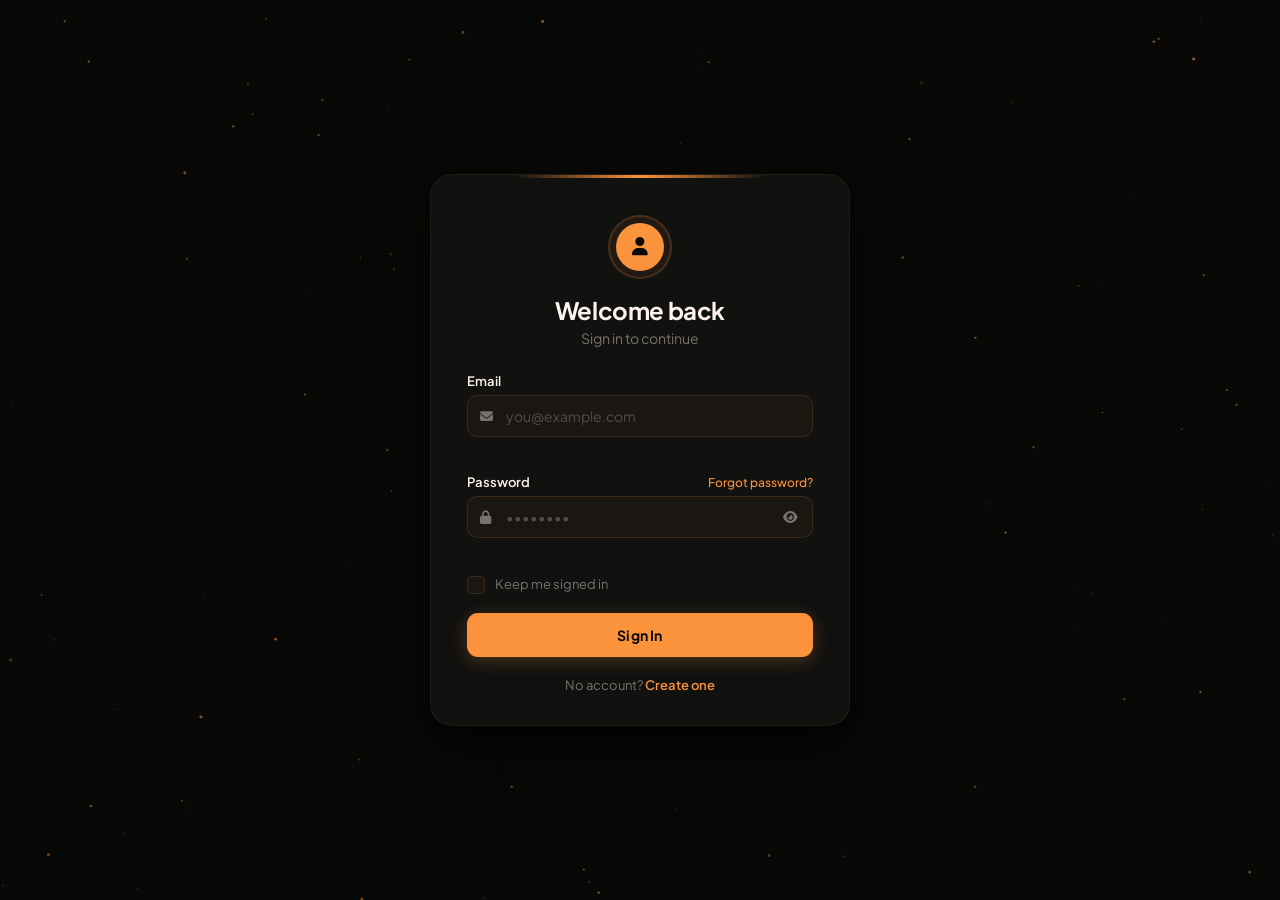
==== login.html @ 0bd23166 "Task-2 updated" ====
<!DOCTYPE html>
<html lang="en">
<head>
  <meta charset="UTF-8"/>
  <meta name="viewport" content="width=device-width, initial-scale=1.0"/>
  <title>Sign In</title>
  <link rel="stylesheet" href="style.css"/>
  <link rel="preconnect" href="https://fonts.googleapis.com">
  <link href="https://fonts.googleapis.com/css2?family=Plus+Jakarta+Sans:wght@400;500;600;700&display=swap" rel="stylesheet">
  <link rel="stylesheet" href="https://cdnjs.cloudflare.com/ajax/libs/font-awesome/6.5.1/css/all.min.css"/>
</head>
<body class="login-page">

  <canvas id="particleCanvas"></canvas>

  <div class="page-wrap">

    <div class="card" id="card">

      <div class="card-blob"></div>

      <div class="card-header">
        <div class="avatar-ring">
          <div class="avatar-inner">
            <i class="fas fa-user"></i>
          </div>
        </div>
        <h1 class="card-title">Welcome back</h1>
        <p class="card-sub">Sign in to continue</p>
      </div>

      <form id="loginForm" novalidate>

        <div class="field" id="grp-email">
          <label for="email">Email</label>
          <div class="input-box">
            <i class="fas fa-envelope"></i>
            <input type="email" id="email" placeholder="you@example.com" autocomplete="email"/>
          </div>
          <span class="err" id="err-email"></span>
        </div>

        <div class="field" id="grp-pass">
          <label for="password">
            Password
            <a href="#" class="forgot" onclick="forgotPw(event)">Forgot password?</a>
          </label>
          <div class="input-box">
            <i class="fas fa-lock"></i>
            <input type="password" id="password" placeholder="••••••••" autocomplete="current-password"/>
            <button type="button" class="eye-btn" onclick="toggleEye('password','eye1')">
              <i class="fas fa-eye" id="eye1"></i>
            </button>
          </div>
          <span class="err" id="err-pass"></span>
        </div>

        <label class="check-label">
          <input type="checkbox" id="remember"/>
          <span class="check-box"></span>
          Keep me signed in
        </label>

        <button type="submit" class="btn-main" id="loginBtn">
          <span id="loginTxt">Sign In</span>
          <span id="loginLoad" class="spin hidden"><i class="fas fa-circle-notch fa-spin"></i></span>
        </button>

      </form>

      <div class="toast hidden" id="toast"></div>

      <p class="switch">No account? <a href="register.html">Create one</a></p>

    </div>

  </div>

  <script src="script.js"></script>
</body>
</html>
---- style.css ----
@import url('https://fonts.googleapis.com/css2?family=Plus+Jakarta+Sans:wght@400;500;600;700&display=swap');

:root {
  --bg-primary: #080807;
  --bg-secondary: #111110;
  --accent-color: #fb923c;
  --accent-dim: rgba(251, 146, 60, 0.07);
  --accent-dim-border: rgba(251, 146, 60, 0.18);
  --text-main: #fef3ec;
  --text-muted: #78716c;
  --border-light: rgba(251, 146, 60, 0.08);
  --field-bg: rgba(251, 146, 60, 0.04);
  --field-border: rgba(251, 146, 60, 0.14);
  --err: #f87171;
  --err-bg: rgba(248, 113, 113, 0.08);
  --err-border: rgba(248, 113, 113, 0.3);
  --ok: #4ade80;
  --ok-bg: rgba(74, 222, 128, 0.08);
  --ok-border: rgba(74, 222, 128, 0.3);
  --font: 'Plus Jakarta Sans', -apple-system, BlinkMacSystemFont, sans-serif;
  --ease: 0.2s cubic-bezier(.4,0,.2,1);
}

*, *::before, *::after { box-sizing: border-box; margin: 0; padding: 0; }

body {
  font-family: var(--font);
  min-height: 100vh;
  display: flex;
  align-items: center;
  justify-content: center;
  background-color: var(--bg-primary);
  color: var(--text-main);
  overflow-x: hidden;
}

#particleCanvas {
  position: fixed;
  top: 0;
  left: 0;
  width: 100%;
  height: 100%;
  z-index: 0;
  pointer-events: none;
}

.page-wrap {
  position: relative;
  z-index: 1;
  width: 100%;
  min-height: 100vh;
  display: flex;
  align-items: center;
  justify-content: center;
  padding: 40px 16px;
}

.card {
  position: relative;
  z-index: 1;
  width: 100%;
  max-width: 420px;
  background: var(--bg-secondary);
  border-radius: 22px;
  padding: 40px 36px 32px;
  border: 1px solid var(--border-light);
  box-shadow:
    0 2px 6px rgba(0,0,0,0.3),
    0 12px 32px rgba(0,0,0,0.4),
    0 32px 70px rgba(0,0,0,0.45);
  animation: popIn 0.45s cubic-bezier(.34,1.56,.64,1) both;
  backdrop-filter: blur(6px);
}

.card--wide { max-width: 480px; }

.card-blob {
  position: absolute;
  top: 0; left: 50%;
  transform: translateX(-50%);
  width: 60%;
  height: 3px;
  border-radius: 0 0 4px 4px;
  background: linear-gradient(90deg, transparent, var(--accent-color), transparent);
}

.card-header {
  text-align: center;
  margin-bottom: 26px;
}

.avatar-ring {
  width: 64px; height: 64px;
  border-radius: 50%;
  background: var(--accent-dim);
  border: 2px solid var(--accent-dim-border);
  display: flex; align-items: center; justify-content: center;
  margin: 0 auto 16px;
}

.avatar-inner {
  width: 48px; height: 48px;
  border-radius: 50%;
  background: var(--accent-color);
  display: flex; align-items: center; justify-content: center;
  color: var(--bg-primary);
  font-size: 18px;
}

.card-title {
  font-size: 1.5rem;
  font-weight: 700;
  color: var(--text-main);
  letter-spacing: -0.4px;
  margin-bottom: 4px;
}

.card-sub {
  font-size: 0.88rem;
  color: var(--text-muted);
}

.field {
  margin-bottom: 16px;
}

.field label {
  display: flex;
  justify-content: space-between;
  align-items: center;
  font-size: 13px;
  font-weight: 600;
  color: var(--text-main);
  margin-bottom: 6px;
}

.optional {
  font-size: 11px;
  font-weight: 400;
  color: var(--text-muted);
}

.forgot {
  font-size: 12px;
  font-weight: 500;
  color: var(--accent-color);
  text-decoration: none;
  transition: color var(--ease);
}
.forgot:hover { color: #ffb673; }

.input-box {
  position: relative;
  display: flex;
  align-items: center;
}

.input-box > i {
  position: absolute;
  left: 13px;
  font-size: 13px;
  color: var(--text-muted);
  pointer-events: none;
  transition: color var(--ease);
}

.input-box input {
  width: 100%;
  padding: 11px 13px 11px 38px;
  background: var(--field-bg);
  border: 1.5px solid var(--field-border);
  border-radius: 10px;
  font-family: var(--font);
  font-size: 14px;
  color: var(--text-main);
  outline: none;
  transition: border-color var(--ease), background var(--ease), box-shadow var(--ease);
}

.input-box input::placeholder { color: var(--text-muted); opacity: 0.6; }

.input-box input:focus {
  border-color: var(--accent-color);
  background: rgba(251, 146, 60, 0.06);
  box-shadow: 0 0 0 3px var(--accent-dim);
}

.field.has-error .input-box input {
  border-color: var(--err);
  background: var(--err-bg);
}
.field.has-ok .input-box input {
  border-color: var(--ok);
  background: var(--ok-bg);
}

.err {
  display: block;
  font-size: 12px;
  color: var(--err);
  margin-top: 5px;
  min-height: 16px;
  font-weight: 500;
}

.hint {
  display: block;
  font-size: 12px;
  margin-top: 5px;
  font-weight: 500;
  min-height: 16px;
}

.match-ok {
  display: block;
  font-size: 12px;
  color: var(--ok);
  margin-top: 5px;
  font-weight: 500;
}
.match-ok i { margin-right: 3px; }

.eye-btn {
  position: absolute;
  right: 11px;
  background: none;
  border: none;
  cursor: pointer;
  color: var(--text-muted);
  font-size: 13px;
  padding: 4px;
  display: flex;
  align-items: center;
  transition: color var(--ease);
}
.eye-btn:hover { color: var(--accent-color); }

.pw-rules {
  list-style: none;
  margin-top: 9px;
  margin-bottom: 8px;
  display: grid;
  grid-template-columns: 1fr 1fr;
  gap: 6px 10px;
}
.pw-rules li {
  display: flex;
  align-items: center;
  gap: 7px;
  font-size: 11.5px;
  font-weight: 500;
  color: var(--text-muted);
  transition: color var(--ease);
}
.pw-rules li i {
  font-size: 10px;
  color: var(--text-muted);
  transition: color var(--ease), transform var(--ease);
}
.pw-rules li.met {
  color: var(--ok);
}
.pw-rules li.met i {
  color: var(--ok);
  transform: scale(1.1);
}

.strength-bar {
  height: 4px;
  background: var(--accent-dim);
  border-radius: 2px;
  margin-top: 8px;
  overflow: hidden;
}
.strength-fill {
  height: 100%;
  width: 0;
  border-radius: 2px;
  transition: width 0.35s ease, background 0.35s ease;
}
.strength-txt {
  font-size: 11px;
  font-weight: 600;
  margin-top: 4px;
  display: block;
}

.row-two {
  display: grid;
  grid-template-columns: 1fr 1fr;
  gap: 12px;
}

.check-label {
  display: flex;
  align-items: flex-start;
  gap: 10px;
  cursor: pointer;
  font-size: 13px;
  color: var(--text-muted);
  line-height: 1.5;
  margin-bottom: 18px;
  font-weight: 400;
}
.check-label input[type="checkbox"] { display: none; }

.check-box {
  width: 18px; height: 18px;
  min-width: 18px;
  border-radius: 5px;
  border: 1.5px solid var(--field-border);
  background: var(--field-bg);
  display: flex;
  align-items: center;
  justify-content: center;
  margin-top: 1px;
  transition: background var(--ease), border-color var(--ease);
}
.check-label input:checked ~ .check-box {
  background: var(--accent-color);
  border-color: var(--accent-color);
}
.check-label input:checked ~ .check-box::after {
  content: '';
  width: 5px; height: 9px;
  border: 2px solid var(--bg-primary);
  border-top: none; border-left: none;
  transform: rotate(45deg);
  margin-top: -2px;
}
.check-label a { color: var(--accent-color); text-decoration: none; }
.check-label a:hover { color: #ffb673; }

.btn-main {
  width: 100%;
  padding: 13px;
  background: var(--accent-color);
  color: var(--bg-primary);
  border: none;
  border-radius: 11px;
  font-family: var(--font);
  font-size: 14px;
  font-weight: 700;
  cursor: pointer;
  letter-spacing: 0.2px;
  box-shadow: 0 4px 18px rgba(251, 146, 60, 0.25);
  transition: transform var(--ease), box-shadow var(--ease), opacity var(--ease), background var(--ease);
  display: flex;
  align-items: center;
  justify-content: center;
  gap: 8px;
  margin-bottom: 4px;
}
.btn-main:hover {
  background: #ffa552;
  transform: translateY(-2px);
  box-shadow: 0 8px 26px rgba(251, 146, 60, 0.35);
}
.btn-main:active { transform: translateY(0); }
.btn-main:disabled { opacity: 0.6; cursor: not-allowed; transform: none; }

.spin i { font-size: 15px; }

.toast {
  margin-top: 14px;
  padding: 11px 15px;
  border-radius: 9px;
  font-size: 13px;
  font-weight: 500;
  text-align: center;
  animation: fadeUp 0.28s ease;
}
.toast.ok  { background: var(--ok-bg); color: var(--ok); border: 1px solid var(--ok-border); }
.toast.bad { background: var(--err-bg); color: var(--err); border: 1px solid var(--err-border); }

.switch {
  text-align: center;
  margin-top: 20px;
  font-size: 13px;
  color: var(--text-muted);
}
.switch a {
  color: var(--accent-color);
  font-weight: 600;
  text-decoration: none;
  transition: color var(--ease);
}
.switch a:hover { color: #ffb673; }

.hidden { display: none !important; }

@keyframes popIn {
  from { opacity: 0; transform: scale(0.94) translateY(16px); }
  to   { opacity: 1; transform: scale(1)    translateY(0);    }
}
@keyframes fadeUp {
  from { opacity: 0; transform: translateY(6px); }
  to   { opacity: 1; transform: translateY(0);   }
}

@media (max-width: 520px) {
  .card { padding: 30px 20px 24px; border-radius: 18px; }
  .card-title { font-size: 1.3rem; }
  .row-two { grid-template-columns: 1fr; }
  .pw-rules { grid-template-columns: 1fr; }
}
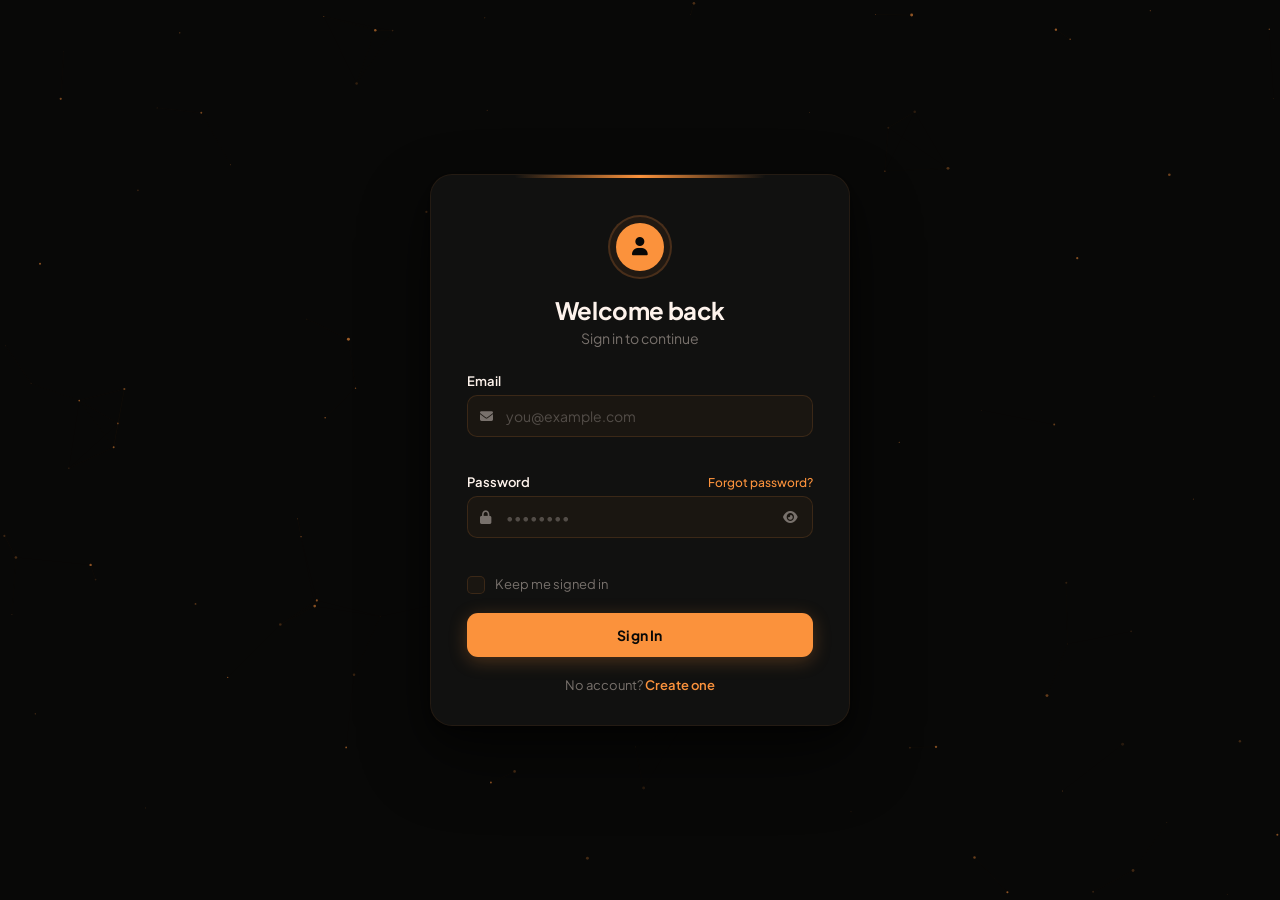
==== commit fb7d9ee1: "Add files via upload" ====
--- a/login.html
+++ b/login.html
@@ -1,81 +1,81 @@
-<!DOCTYPE html>
-<html lang="en">
-<head>
-  <meta charset="UTF-8"/>
-  <meta name="viewport" content="width=device-width, initial-scale=1.0"/>
-  <title>Sign In</title>
-  <link rel="stylesheet" href="style.css"/>
-  <link rel="preconnect" href="https://fonts.googleapis.com">
-  <link href="https://fonts.googleapis.com/css2?family=Plus+Jakarta+Sans:wght@400;500;600;700&display=swap" rel="stylesheet">
-  <link rel="stylesheet" href="https://cdnjs.cloudflare.com/ajax/libs/font-awesome/6.5.1/css/all.min.css"/>
-</head>
-<body class="login-page">
-
-  <canvas id="particleCanvas"></canvas>
-
-  <div class="page-wrap">
-
-    <div class="card" id="card">
-
-      <div class="card-blob"></div>
-
-      <div class="card-header">
-        <div class="avatar-ring">
-          <div class="avatar-inner">
-            <i class="fas fa-user"></i>
-          </div>
-        </div>
-        <h1 class="card-title">Welcome back</h1>
-        <p class="card-sub">Sign in to continue</p>
-      </div>
-
-      <form id="loginForm" novalidate>
-
-        <div class="field" id="grp-email">
-          <label for="email">Email</label>
-          <div class="input-box">
-            <i class="fas fa-envelope"></i>
-            <input type="email" id="email" placeholder="you@example.com" autocomplete="email"/>
-          </div>
-          <span class="err" id="err-email"></span>
-        </div>
-
-        <div class="field" id="grp-pass">
-          <label for="password">
-            Password
-            <a href="#" class="forgot" onclick="forgotPw(event)">Forgot password?</a>
-          </label>
-          <div class="input-box">
-            <i class="fas fa-lock"></i>
-            <input type="password" id="password" placeholder="••••••••" autocomplete="current-password"/>
-            <button type="button" class="eye-btn" onclick="toggleEye('password','eye1')">
-              <i class="fas fa-eye" id="eye1"></i>
-            </button>
-          </div>
-          <span class="err" id="err-pass"></span>
-        </div>
-
-        <label class="check-label">
-          <input type="checkbox" id="remember"/>
-          <span class="check-box"></span>
-          Keep me signed in
-        </label>
-
-        <button type="submit" class="btn-main" id="loginBtn">
-          <span id="loginTxt">Sign In</span>
-          <span id="loginLoad" class="spin hidden"><i class="fas fa-circle-notch fa-spin"></i></span>
-        </button>
-
-      </form>
-
-      <div class="toast hidden" id="toast"></div>
-
-      <p class="switch">No account? <a href="register.html">Create one</a></p>
-
-    </div>
-
-  </div>
-
-  <script src="script.js"></script>
-</body>
+<!DOCTYPE html>
+<html lang="en">
+<head>
+  <meta charset="UTF-8"/>
+  <meta name="viewport" content="width=device-width, initial-scale=1.0"/>
+  <title>Sign In</title>
+  <link rel="stylesheet" href="style.css"/>
+  <link rel="preconnect" href="https://fonts.googleapis.com">
+  <link href="https://fonts.googleapis.com/css2?family=Plus+Jakarta+Sans:wght@400;500;600;700&display=swap" rel="stylesheet">
+  <link rel="stylesheet" href="https://cdnjs.cloudflare.com/ajax/libs/font-awesome/6.5.1/css/all.min.css"/>
+</head>
+<body class="login-page">
+
+  <canvas id="particleCanvas"></canvas>
+
+  <div class="page-wrap">
+
+    <div class="card" id="card">
+
+      <div class="card-blob"></div>
+
+      <div class="card-header">
+        <div class="avatar-ring">
+          <div class="avatar-inner">
+            <i class="fas fa-user"></i>
+          </div>
+        </div>
+        <h1 class="card-title">Welcome back</h1>
+        <p class="card-sub">Sign in to continue</p>
+      </div>
+
+      <form id="loginForm" novalidate>
+
+        <div class="field" id="grp-email">
+          <label for="email">Email</label>
+          <div class="input-box">
+            <i class="fas fa-envelope"></i>
+            <input type="email" id="email" placeholder="you@example.com" autocomplete="email"/>
+          </div>
+          <span class="err" id="err-email"></span>
+        </div>
+
+        <div class="field" id="grp-pass">
+          <label for="password">
+            Password
+            <a href="#" class="forgot" onclick="forgotPw(event)">Forgot password?</a>
+          </label>
+          <div class="input-box">
+            <i class="fas fa-lock"></i>
+            <input type="password" id="password" placeholder="••••••••" autocomplete="current-password"/>
+            <button type="button" class="eye-btn" onclick="toggleEye('password','eye1')">
+              <i class="fas fa-eye" id="eye1"></i>
+            </button>
+          </div>
+          <span class="err" id="err-pass"></span>
+        </div>
+
+        <label class="check-label">
+          <input type="checkbox" id="remember"/>
+          <span class="check-box"></span>
+          Keep me signed in
+        </label>
+
+        <button type="submit" class="btn-main" id="loginBtn">
+          <span id="loginTxt">Sign In</span>
+          <span id="loginLoad" class="spin hidden"><i class="fas fa-circle-notch fa-spin"></i></span>
+        </button>
+
+      </form>
+
+      <div class="toast hidden" id="toast"></div>
+
+      <p class="switch">No account? <a href="register.html">Create one</a></p>
+
+    </div>
+
+  </div>
+
+  <script src="script.js"></script>
+</body>
 </html>
--- a/style.css
+++ b/style.css
@@ -1,406 +1,406 @@
-@import url('https://fonts.googleapis.com/css2?family=Plus+Jakarta+Sans:wght@400;500;600;700&display=swap');
-
-:root {
-  --bg-primary: #080807;
-  --bg-secondary: #111110;
-  --accent-color: #fb923c;
-  --accent-dim: rgba(251, 146, 60, 0.07);
-  --accent-dim-border: rgba(251, 146, 60, 0.18);
-  --text-main: #fef3ec;
-  --text-muted: #78716c;
-  --border-light: rgba(251, 146, 60, 0.08);
-  --field-bg: rgba(251, 146, 60, 0.04);
-  --field-border: rgba(251, 146, 60, 0.14);
-  --err: #f87171;
-  --err-bg: rgba(248, 113, 113, 0.08);
-  --err-border: rgba(248, 113, 113, 0.3);
-  --ok: #4ade80;
-  --ok-bg: rgba(74, 222, 128, 0.08);
-  --ok-border: rgba(74, 222, 128, 0.3);
-  --font: 'Plus Jakarta Sans', -apple-system, BlinkMacSystemFont, sans-serif;
-  --ease: 0.2s cubic-bezier(.4,0,.2,1);
-}
-
-*, *::before, *::after { box-sizing: border-box; margin: 0; padding: 0; }
-
-body {
-  font-family: var(--font);
-  min-height: 100vh;
-  display: flex;
-  align-items: center;
-  justify-content: center;
-  background-color: var(--bg-primary);
-  color: var(--text-main);
-  overflow-x: hidden;
-}
-
-#particleCanvas {
-  position: fixed;
-  top: 0;
-  left: 0;
-  width: 100%;
-  height: 100%;
-  z-index: 0;
-  pointer-events: none;
-}
-
-.page-wrap {
-  position: relative;
-  z-index: 1;
-  width: 100%;
-  min-height: 100vh;
-  display: flex;
-  align-items: center;
-  justify-content: center;
-  padding: 40px 16px;
-}
-
-.card {
-  position: relative;
-  z-index: 1;
-  width: 100%;
-  max-width: 420px;
-  background: var(--bg-secondary);
-  border-radius: 22px;
-  padding: 40px 36px 32px;
-  border: 1px solid var(--border-light);
-  box-shadow:
-    0 2px 6px rgba(0,0,0,0.3),
-    0 12px 32px rgba(0,0,0,0.4),
-    0 32px 70px rgba(0,0,0,0.45);
-  animation: popIn 0.45s cubic-bezier(.34,1.56,.64,1) both;
-  backdrop-filter: blur(6px);
-}
-
-.card--wide { max-width: 480px; }
-
-.card-blob {
-  position: absolute;
-  top: 0; left: 50%;
-  transform: translateX(-50%);
-  width: 60%;
-  height: 3px;
-  border-radius: 0 0 4px 4px;
-  background: linear-gradient(90deg, transparent, var(--accent-color), transparent);
-}
-
-.card-header {
-  text-align: center;
-  margin-bottom: 26px;
-}
-
-.avatar-ring {
-  width: 64px; height: 64px;
-  border-radius: 50%;
-  background: var(--accent-dim);
-  border: 2px solid var(--accent-dim-border);
-  display: flex; align-items: center; justify-content: center;
-  margin: 0 auto 16px;
-}
-
-.avatar-inner {
-  width: 48px; height: 48px;
-  border-radius: 50%;
-  background: var(--accent-color);
-  display: flex; align-items: center; justify-content: center;
-  color: var(--bg-primary);
-  font-size: 18px;
-}
-
-.card-title {
-  font-size: 1.5rem;
-  font-weight: 700;
-  color: var(--text-main);
-  letter-spacing: -0.4px;
-  margin-bottom: 4px;
-}
-
-.card-sub {
-  font-size: 0.88rem;
-  color: var(--text-muted);
-}
-
-.field {
-  margin-bottom: 16px;
-}
-
-.field label {
-  display: flex;
-  justify-content: space-between;
-  align-items: center;
-  font-size: 13px;
-  font-weight: 600;
-  color: var(--text-main);
-  margin-bottom: 6px;
-}
-
-.optional {
-  font-size: 11px;
-  font-weight: 400;
-  color: var(--text-muted);
-}
-
-.forgot {
-  font-size: 12px;
-  font-weight: 500;
-  color: var(--accent-color);
-  text-decoration: none;
-  transition: color var(--ease);
-}
-.forgot:hover { color: #ffb673; }
-
-.input-box {
-  position: relative;
-  display: flex;
-  align-items: center;
-}
-
-.input-box > i {
-  position: absolute;
-  left: 13px;
-  font-size: 13px;
-  color: var(--text-muted);
-  pointer-events: none;
-  transition: color var(--ease);
-}
-
-.input-box input {
-  width: 100%;
-  padding: 11px 13px 11px 38px;
-  background: var(--field-bg);
-  border: 1.5px solid var(--field-border);
-  border-radius: 10px;
-  font-family: var(--font);
-  font-size: 14px;
-  color: var(--text-main);
-  outline: none;
-  transition: border-color var(--ease), background var(--ease), box-shadow var(--ease);
-}
-
-.input-box input::placeholder { color: var(--text-muted); opacity: 0.6; }
-
-.input-box input:focus {
-  border-color: var(--accent-color);
-  background: rgba(251, 146, 60, 0.06);
-  box-shadow: 0 0 0 3px var(--accent-dim);
-}
-
-.field.has-error .input-box input {
-  border-color: var(--err);
-  background: var(--err-bg);
-}
-.field.has-ok .input-box input {
-  border-color: var(--ok);
-  background: var(--ok-bg);
-}
-
-.err {
-  display: block;
-  font-size: 12px;
-  color: var(--err);
-  margin-top: 5px;
-  min-height: 16px;
-  font-weight: 500;
-}
-
-.hint {
-  display: block;
-  font-size: 12px;
-  margin-top: 5px;
-  font-weight: 500;
-  min-height: 16px;
-}
-
-.match-ok {
-  display: block;
-  font-size: 12px;
-  color: var(--ok);
-  margin-top: 5px;
-  font-weight: 500;
-}
-.match-ok i { margin-right: 3px; }
-
-.eye-btn {
-  position: absolute;
-  right: 11px;
-  background: none;
-  border: none;
-  cursor: pointer;
-  color: var(--text-muted);
-  font-size: 13px;
-  padding: 4px;
-  display: flex;
-  align-items: center;
-  transition: color var(--ease);
-}
-.eye-btn:hover { color: var(--accent-color); }
-
-.pw-rules {
-  list-style: none;
-  margin-top: 9px;
-  margin-bottom: 8px;
-  display: grid;
-  grid-template-columns: 1fr 1fr;
-  gap: 6px 10px;
-}
-.pw-rules li {
-  display: flex;
-  align-items: center;
-  gap: 7px;
-  font-size: 11.5px;
-  font-weight: 500;
-  color: var(--text-muted);
-  transition: color var(--ease);
-}
-.pw-rules li i {
-  font-size: 10px;
-  color: var(--text-muted);
-  transition: color var(--ease), transform var(--ease);
-}
-.pw-rules li.met {
-  color: var(--ok);
-}
-.pw-rules li.met i {
-  color: var(--ok);
-  transform: scale(1.1);
-}
-
-.strength-bar {
-  height: 4px;
-  background: var(--accent-dim);
-  border-radius: 2px;
-  margin-top: 8px;
-  overflow: hidden;
-}
-.strength-fill {
-  height: 100%;
-  width: 0;
-  border-radius: 2px;
-  transition: width 0.35s ease, background 0.35s ease;
-}
-.strength-txt {
-  font-size: 11px;
-  font-weight: 600;
-  margin-top: 4px;
-  display: block;
-}
-
-.row-two {
-  display: grid;
-  grid-template-columns: 1fr 1fr;
-  gap: 12px;
-}
-
-.check-label {
-  display: flex;
-  align-items: flex-start;
-  gap: 10px;
-  cursor: pointer;
-  font-size: 13px;
-  color: var(--text-muted);
-  line-height: 1.5;
-  margin-bottom: 18px;
-  font-weight: 400;
-}
-.check-label input[type="checkbox"] { display: none; }
-
-.check-box {
-  width: 18px; height: 18px;
-  min-width: 18px;
-  border-radius: 5px;
-  border: 1.5px solid var(--field-border);
-  background: var(--field-bg);
-  display: flex;
-  align-items: center;
-  justify-content: center;
-  margin-top: 1px;
-  transition: background var(--ease), border-color var(--ease);
-}
-.check-label input:checked ~ .check-box {
-  background: var(--accent-color);
-  border-color: var(--accent-color);
-}
-.check-label input:checked ~ .check-box::after {
-  content: '';
-  width: 5px; height: 9px;
-  border: 2px solid var(--bg-primary);
-  border-top: none; border-left: none;
-  transform: rotate(45deg);
-  margin-top: -2px;
-}
-.check-label a { color: var(--accent-color); text-decoration: none; }
-.check-label a:hover { color: #ffb673; }
-
-.btn-main {
-  width: 100%;
-  padding: 13px;
-  background: var(--accent-color);
-  color: var(--bg-primary);
-  border: none;
-  border-radius: 11px;
-  font-family: var(--font);
-  font-size: 14px;
-  font-weight: 700;
-  cursor: pointer;
-  letter-spacing: 0.2px;
-  box-shadow: 0 4px 18px rgba(251, 146, 60, 0.25);
-  transition: transform var(--ease), box-shadow var(--ease), opacity var(--ease), background var(--ease);
-  display: flex;
-  align-items: center;
-  justify-content: center;
-  gap: 8px;
-  margin-bottom: 4px;
-}
-.btn-main:hover {
-  background: #ffa552;
-  transform: translateY(-2px);
-  box-shadow: 0 8px 26px rgba(251, 146, 60, 0.35);
-}
-.btn-main:active { transform: translateY(0); }
-.btn-main:disabled { opacity: 0.6; cursor: not-allowed; transform: none; }
-
-.spin i { font-size: 15px; }
-
-.toast {
-  margin-top: 14px;
-  padding: 11px 15px;
-  border-radius: 9px;
-  font-size: 13px;
-  font-weight: 500;
-  text-align: center;
-  animation: fadeUp 0.28s ease;
-}
-.toast.ok  { background: var(--ok-bg); color: var(--ok); border: 1px solid var(--ok-border); }
-.toast.bad { background: var(--err-bg); color: var(--err); border: 1px solid var(--err-border); }
-
-.switch {
-  text-align: center;
-  margin-top: 20px;
-  font-size: 13px;
-  color: var(--text-muted);
-}
-.switch a {
-  color: var(--accent-color);
-  font-weight: 600;
-  text-decoration: none;
-  transition: color var(--ease);
-}
-.switch a:hover { color: #ffb673; }
-
-.hidden { display: none !important; }
-
-@keyframes popIn {
-  from { opacity: 0; transform: scale(0.94) translateY(16px); }
-  to   { opacity: 1; transform: scale(1)    translateY(0);    }
-}
-@keyframes fadeUp {
-  from { opacity: 0; transform: translateY(6px); }
-  to   { opacity: 1; transform: translateY(0);   }
-}
-
-@media (max-width: 520px) {
-  .card { padding: 30px 20px 24px; border-radius: 18px; }
-  .card-title { font-size: 1.3rem; }
-  .row-two { grid-template-columns: 1fr; }
-  .pw-rules { grid-template-columns: 1fr; }
+@import url('https://fonts.googleapis.com/css2?family=Plus+Jakarta+Sans:wght@400;500;600;700&display=swap');
+
+:root {
+  --bg-primary: #080807;
+  --bg-secondary: #111110;
+  --accent-color: #fb923c;
+  --accent-dim: rgba(251, 146, 60, 0.07);
+  --accent-dim-border: rgba(251, 146, 60, 0.18);
+  --text-main: #fef3ec;
+  --text-muted: #78716c;
+  --border-light: rgba(251, 146, 60, 0.08);
+  --field-bg: rgba(251, 146, 60, 0.04);
+  --field-border: rgba(251, 146, 60, 0.14);
+  --err: #f87171;
+  --err-bg: rgba(248, 113, 113, 0.08);
+  --err-border: rgba(248, 113, 113, 0.3);
+  --ok: #4ade80;
+  --ok-bg: rgba(74, 222, 128, 0.08);
+  --ok-border: rgba(74, 222, 128, 0.3);
+  --font: 'Plus Jakarta Sans', -apple-system, BlinkMacSystemFont, sans-serif;
+  --ease: 0.2s cubic-bezier(.4,0,.2,1);
+}
+
+*, *::before, *::after { box-sizing: border-box; margin: 0; padding: 0; }
+
+body {
+  font-family: var(--font);
+  min-height: 100vh;
+  display: flex;
+  align-items: center;
+  justify-content: center;
+  background-color: var(--bg-primary);
+  color: var(--text-main);
+  overflow-x: hidden;
+}
+
+#particleCanvas {
+  position: fixed;
+  top: 0;
+  left: 0;
+  width: 100%;
+  height: 100%;
+  z-index: 0;
+  pointer-events: none;
+}
+
+.page-wrap {
+  position: relative;
+  z-index: 1;
+  width: 100%;
+  min-height: 100vh;
+  display: flex;
+  align-items: center;
+  justify-content: center;
+  padding: 40px 16px;
+}
+
+.card {
+  position: relative;
+  z-index: 1;
+  width: 100%;
+  max-width: 420px;
+  background: var(--bg-secondary);
+  border-radius: 22px;
+  padding: 40px 36px 32px;
+  border: 1px solid var(--border-light);
+  box-shadow:
+    0 2px 6px rgba(0,0,0,0.3),
+    0 12px 32px rgba(0,0,0,0.4),
+    0 32px 70px rgba(0,0,0,0.45);
+  animation: popIn 0.45s cubic-bezier(.34,1.56,.64,1) both;
+  backdrop-filter: blur(6px);
+}
+
+.card--wide { max-width: 480px; }
+
+.card-blob {
+  position: absolute;
+  top: 0; left: 50%;
+  transform: translateX(-50%);
+  width: 60%;
+  height: 3px;
+  border-radius: 0 0 4px 4px;
+  background: linear-gradient(90deg, transparent, var(--accent-color), transparent);
+}
+
+.card-header {
+  text-align: center;
+  margin-bottom: 26px;
+}
+
+.avatar-ring {
+  width: 64px; height: 64px;
+  border-radius: 50%;
+  background: var(--accent-dim);
+  border: 2px solid var(--accent-dim-border);
+  display: flex; align-items: center; justify-content: center;
+  margin: 0 auto 16px;
+}
+
+.avatar-inner {
+  width: 48px; height: 48px;
+  border-radius: 50%;
+  background: var(--accent-color);
+  display: flex; align-items: center; justify-content: center;
+  color: var(--bg-primary);
+  font-size: 18px;
+}
+
+.card-title {
+  font-size: 1.5rem;
+  font-weight: 700;
+  color: var(--text-main);
+  letter-spacing: -0.4px;
+  margin-bottom: 4px;
+}
+
+.card-sub {
+  font-size: 0.88rem;
+  color: var(--text-muted);
+}
+
+.field {
+  margin-bottom: 16px;
+}
+
+.field label {
+  display: flex;
+  justify-content: space-between;
+  align-items: center;
+  font-size: 13px;
+  font-weight: 600;
+  color: var(--text-main);
+  margin-bottom: 6px;
+}
+
+.optional {
+  font-size: 11px;
+  font-weight: 400;
+  color: var(--text-muted);
+}
+
+.forgot {
+  font-size: 12px;
+  font-weight: 500;
+  color: var(--accent-color);
+  text-decoration: none;
+  transition: color var(--ease);
+}
+.forgot:hover { color: #ffb673; }
+
+.input-box {
+  position: relative;
+  display: flex;
+  align-items: center;
+}
+
+.input-box > i {
+  position: absolute;
+  left: 13px;
+  font-size: 13px;
+  color: var(--text-muted);
+  pointer-events: none;
+  transition: color var(--ease);
+}
+
+.input-box input {
+  width: 100%;
+  padding: 11px 13px 11px 38px;
+  background: var(--field-bg);
+  border: 1.5px solid var(--field-border);
+  border-radius: 10px;
+  font-family: var(--font);
+  font-size: 14px;
+  color: var(--text-main);
+  outline: none;
+  transition: border-color var(--ease), background var(--ease), box-shadow var(--ease);
+}
+
+.input-box input::placeholder { color: var(--text-muted); opacity: 0.6; }
+
+.input-box input:focus {
+  border-color: var(--accent-color);
+  background: rgba(251, 146, 60, 0.06);
+  box-shadow: 0 0 0 3px var(--accent-dim);
+}
+
+.field.has-error .input-box input {
+  border-color: var(--err);
+  background: var(--err-bg);
+}
+.field.has-ok .input-box input {
+  border-color: var(--ok);
+  background: var(--ok-bg);
+}
+
+.err {
+  display: block;
+  font-size: 12px;
+  color: var(--err);
+  margin-top: 5px;
+  min-height: 16px;
+  font-weight: 500;
+}
+
+.hint {
+  display: block;
+  font-size: 12px;
+  margin-top: 5px;
+  font-weight: 500;
+  min-height: 16px;
+}
+
+.match-ok {
+  display: block;
+  font-size: 12px;
+  color: var(--ok);
+  margin-top: 5px;
+  font-weight: 500;
+}
+.match-ok i { margin-right: 3px; }
+
+.eye-btn {
+  position: absolute;
+  right: 11px;
+  background: none;
+  border: none;
+  cursor: pointer;
+  color: var(--text-muted);
+  font-size: 13px;
+  padding: 4px;
+  display: flex;
+  align-items: center;
+  transition: color var(--ease);
+}
+.eye-btn:hover { color: var(--accent-color); }
+
+.pw-rules {
+  list-style: none;
+  margin-top: 9px;
+  margin-bottom: 8px;
+  display: grid;
+  grid-template-columns: 1fr 1fr;
+  gap: 6px 10px;
+}
+.pw-rules li {
+  display: flex;
+  align-items: center;
+  gap: 7px;
+  font-size: 11.5px;
+  font-weight: 500;
+  color: var(--text-muted);
+  transition: color var(--ease);
+}
+.pw-rules li i {
+  font-size: 10px;
+  color: var(--text-muted);
+  transition: color var(--ease), transform var(--ease);
+}
+.pw-rules li.met {
+  color: var(--ok);
+}
+.pw-rules li.met i {
+  color: var(--ok);
+  transform: scale(1.1);
+}
+
+.strength-bar {
+  height: 4px;
+  background: var(--accent-dim);
+  border-radius: 2px;
+  margin-top: 8px;
+  overflow: hidden;
+}
+.strength-fill {
+  height: 100%;
+  width: 0;
+  border-radius: 2px;
+  transition: width 0.35s ease, background 0.35s ease;
+}
+.strength-txt {
+  font-size: 11px;
+  font-weight: 600;
+  margin-top: 4px;
+  display: block;
+}
+
+.row-two {
+  display: grid;
+  grid-template-columns: 1fr 1fr;
+  gap: 12px;
+}
+
+.check-label {
+  display: flex;
+  align-items: flex-start;
+  gap: 10px;
+  cursor: pointer;
+  font-size: 13px;
+  color: var(--text-muted);
+  line-height: 1.5;
+  margin-bottom: 18px;
+  font-weight: 400;
+}
+.check-label input[type="checkbox"] { display: none; }
+
+.check-box {
+  width: 18px; height: 18px;
+  min-width: 18px;
+  border-radius: 5px;
+  border: 1.5px solid var(--field-border);
+  background: var(--field-bg);
+  display: flex;
+  align-items: center;
+  justify-content: center;
+  margin-top: 1px;
+  transition: background var(--ease), border-color var(--ease);
+}
+.check-label input:checked ~ .check-box {
+  background: var(--accent-color);
+  border-color: var(--accent-color);
+}
+.check-label input:checked ~ .check-box::after {
+  content: '';
+  width: 5px; height: 9px;
+  border: 2px solid var(--bg-primary);
+  border-top: none; border-left: none;
+  transform: rotate(45deg);
+  margin-top: -2px;
+}
+.check-label a { color: var(--accent-color); text-decoration: none; }
+.check-label a:hover { color: #ffb673; }
+
+.btn-main {
+  width: 100%;
+  padding: 13px;
+  background: var(--accent-color);
+  color: var(--bg-primary);
+  border: none;
+  border-radius: 11px;
+  font-family: var(--font);
+  font-size: 14px;
+  font-weight: 700;
+  cursor: pointer;
+  letter-spacing: 0.2px;
+  box-shadow: 0 4px 18px rgba(251, 146, 60, 0.25);
+  transition: transform var(--ease), box-shadow var(--ease), opacity var(--ease), background var(--ease);
+  display: flex;
+  align-items: center;
+  justify-content: center;
+  gap: 8px;
+  margin-bottom: 4px;
+}
+.btn-main:hover {
+  background: #ffa552;
+  transform: translateY(-2px);
+  box-shadow: 0 8px 26px rgba(251, 146, 60, 0.35);
+}
+.btn-main:active { transform: translateY(0); }
+.btn-main:disabled { opacity: 0.6; cursor: not-allowed; transform: none; }
+
+.spin i { font-size: 15px; }
+
+.toast {
+  margin-top: 14px;
+  padding: 11px 15px;
+  border-radius: 9px;
+  font-size: 13px;
+  font-weight: 500;
+  text-align: center;
+  animation: fadeUp 0.28s ease;
+}
+.toast.ok  { background: var(--ok-bg); color: var(--ok); border: 1px solid var(--ok-border); }
+.toast.bad { background: var(--err-bg); color: var(--err); border: 1px solid var(--err-border); }
+
+.switch {
+  text-align: center;
+  margin-top: 20px;
+  font-size: 13px;
+  color: var(--text-muted);
+}
+.switch a {
+  color: var(--accent-color);
+  font-weight: 600;
+  text-decoration: none;
+  transition: color var(--ease);
+}
+.switch a:hover { color: #ffb673; }
+
+.hidden { display: none !important; }
+
+@keyframes popIn {
+  from { opacity: 0; transform: scale(0.94) translateY(16px); }
+  to   { opacity: 1; transform: scale(1)    translateY(0);    }
+}
+@keyframes fadeUp {
+  from { opacity: 0; transform: translateY(6px); }
+  to   { opacity: 1; transform: translateY(0);   }
+}
+
+@media (max-width: 520px) {
+  .card { padding: 30px 20px 24px; border-radius: 18px; }
+  .card-title { font-size: 1.3rem; }
+  .row-two { grid-template-columns: 1fr; }
+  .pw-rules { grid-template-columns: 1fr; }
 }
